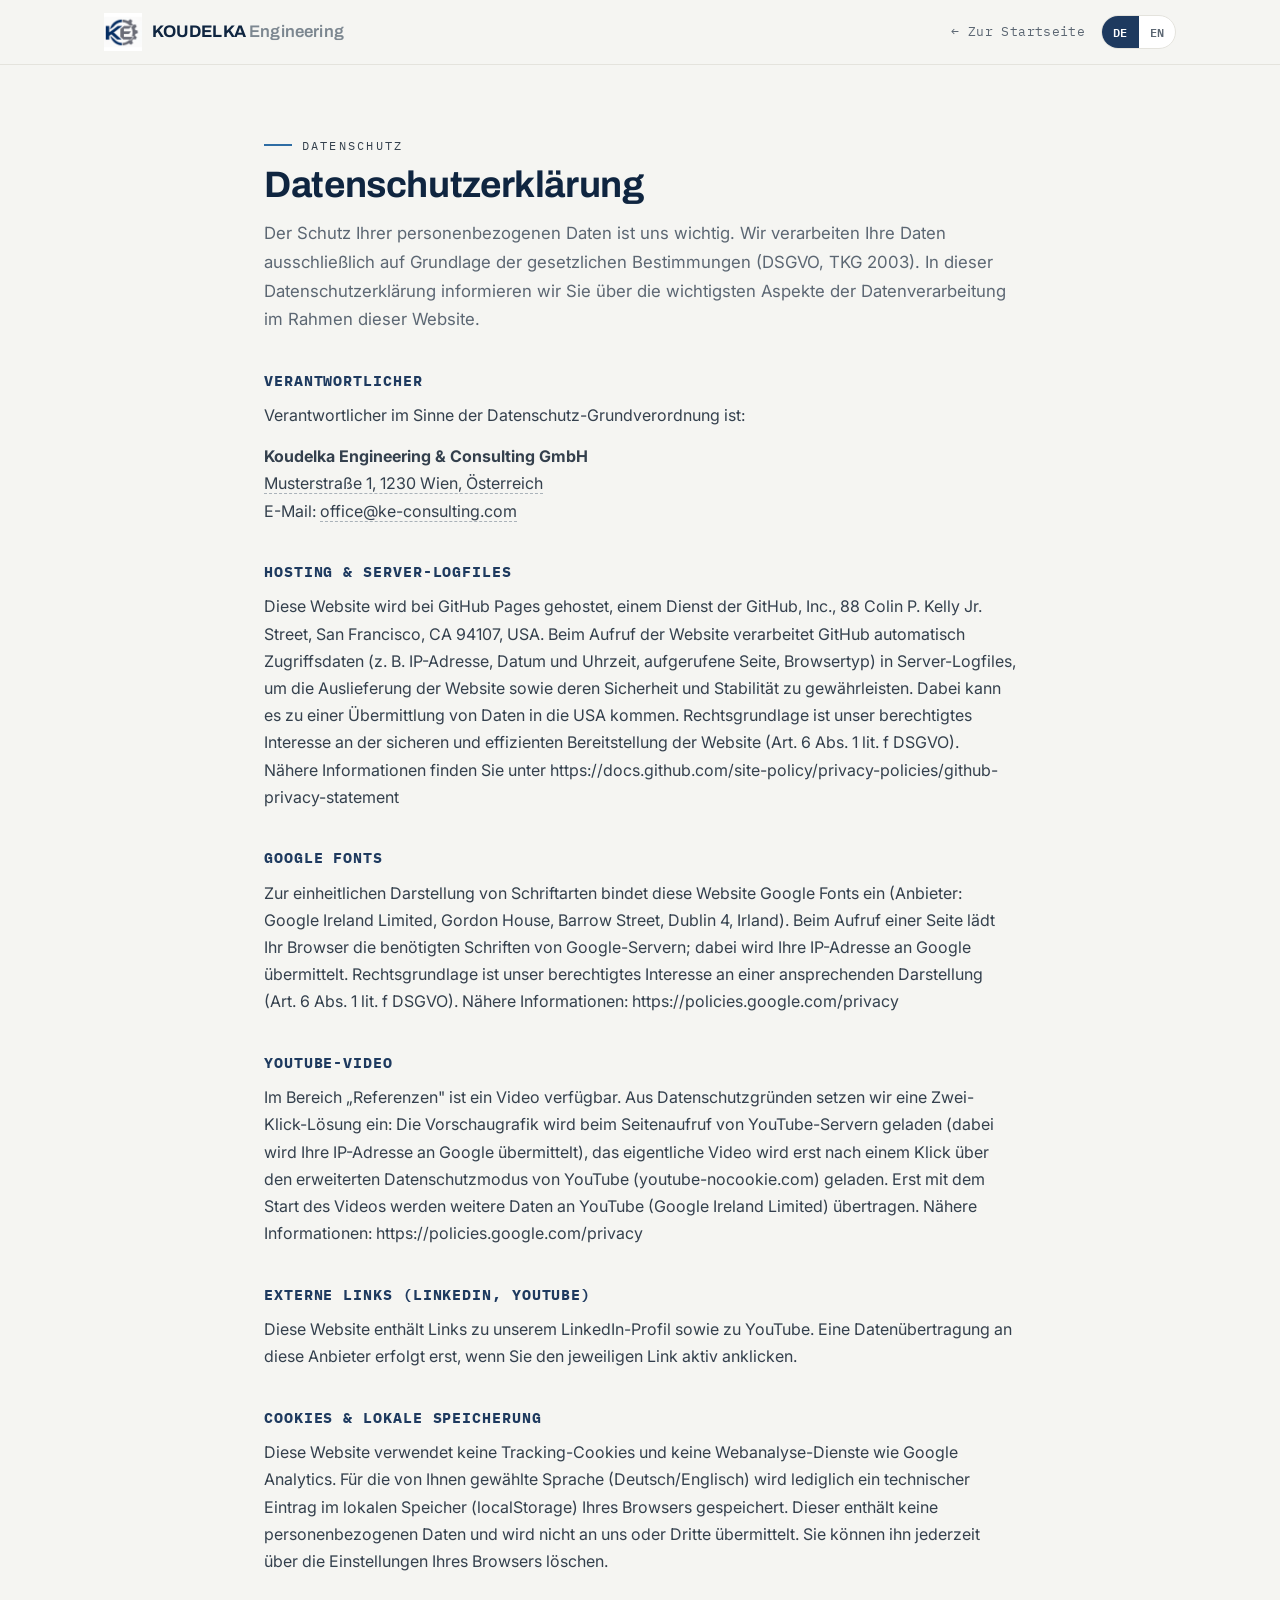
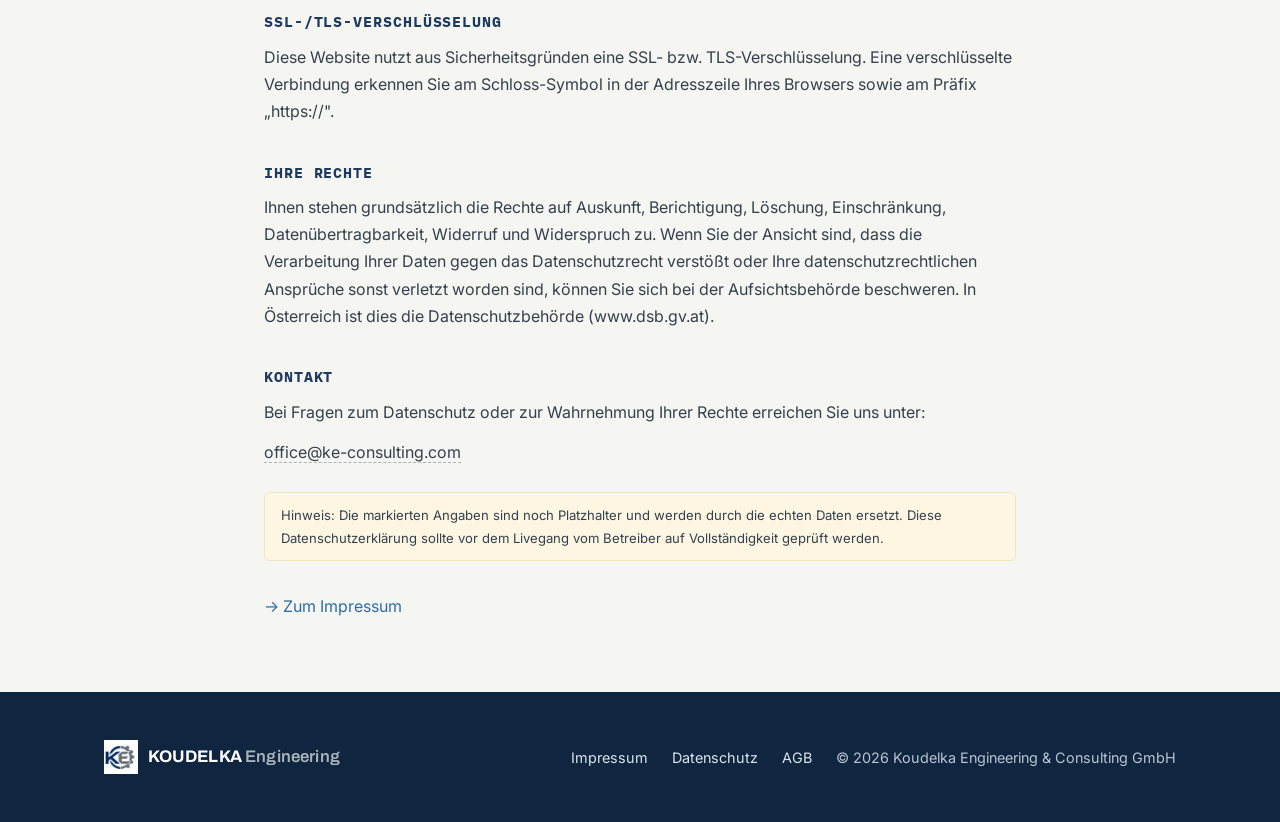
==== datenschutz.html @ e784e1ed "Add Impressum and Datenschutzerklärung pages - New impressum.html and datenschutz.html (DE/EN, site " ====
<!doctype html>
<html lang="de">
  <head>
    <meta charset="UTF-8" />
    <meta name="viewport" content="width=device-width, initial-scale=1.0" />
    <title>Datenschutzerklärung — Koudelka Engineering & Consulting</title>
    <meta
      name="description"
      data-en="Privacy policy — Koudelka Engineering & Consulting GmbH."
      content="Datenschutzerklärung — Koudelka Engineering & Consulting GmbH."
    />
    <link rel="icon" type="image/png" sizes="32x32" href="assets/img/favicon-32.png" />
    <link rel="icon" type="image/png" sizes="16x16" href="assets/img/favicon-16.png" />
    <link rel="apple-touch-icon" sizes="180x180" href="assets/img/apple-touch-icon.png" />
    <link rel="preconnect" href="https://fonts.googleapis.com" />
    <link rel="preconnect" href="https://fonts.gstatic.com" crossorigin />
    <link
      href="https://fonts.googleapis.com/css2?family=Archivo:wght@600;700;800&family=IBM+Plex+Mono:wght@500;600&family=Inter:wght@400;500;600&display=swap"
      rel="stylesheet"
    />
    <link rel="stylesheet" href="styles.css?v=11" />
  </head>
  <body class="legal-page">
    <header class="legal-topbar">
      <div class="container">
        <a class="brand" href="index.html">
          <img src="assets/img/logo-mark.png" alt="Koudelka Engineering & Consulting" />
          <span class="brand-text">KOUDELKA <span>Engineering</span></span>
        </a>
        <div class="nav-ctrl">
          <a class="legal-back" href="index.html" data-en="← Back to home">← Zur Startseite</a>
          <div class="lang-toggle" role="group" aria-label="Sprache / Language">
            <button data-lang-btn="de" aria-pressed="true">DE</button>
            <button data-lang-btn="en" aria-pressed="false">EN</button>
          </div>
        </div>
      </div>
    </header>

    <main class="legal">
      <div class="container">
        <p class="eyebrow" data-en="Privacy">Datenschutz</p>
        <h1 data-en="Privacy policy">Datenschutzerklärung</h1>
        <p class="lead" data-en="The protection of your personal data is important to us. We process your data exclusively on the basis of the statutory provisions (GDPR, Austrian TKG 2003). Below we inform you about the most important aspects of data processing on this website.">
          Der Schutz Ihrer personenbezogenen Daten ist uns wichtig. Wir verarbeiten
          Ihre Daten ausschließlich auf Grundlage der gesetzlichen Bestimmungen (DSGVO,
          TKG 2003). In dieser Datenschutzerklärung informieren wir Sie über die
          wichtigsten Aspekte der Datenverarbeitung im Rahmen dieser Website.
        </p>

        <h2 data-en="Controller">Verantwortlicher</h2>
        <p data-en="The controller responsible for data processing under the GDPR is:">
          Verantwortlicher im Sinne der Datenschutz-Grundverordnung ist:
        </p>
        <p>
          <strong>Koudelka Engineering & Consulting GmbH</strong><br />
          <span class="placeholder" title="Platzhalter / placeholder">Musterstraße 1, 1230 Wien, Österreich</span><br />
          E-Mail: <span class="placeholder" title="Platzhalter / placeholder">office@ke-consulting.com</span>
        </p>

        <h2 data-en="Hosting &amp; server log files">Hosting & Server-Logfiles</h2>
        <p data-en="This website is hosted on GitHub Pages, a service of GitHub, Inc., 88 Colin P. Kelly Jr. Street, San Francisco, CA 94107, USA. When you access the website, GitHub automatically processes access data (e.g. IP address, date and time, the page requested, browser type) in server log files in order to deliver the website and ensure its security and stability. This may involve a transfer of data to the USA. The legal basis is our legitimate interest in the secure and efficient provision of the website (Art. 6 (1) (f) GDPR). Further information: https://docs.github.com/site-policy/privacy-policies/github-privacy-statement">
          Diese Website wird bei GitHub Pages gehostet, einem Dienst der GitHub, Inc.,
          88 Colin P. Kelly Jr. Street, San Francisco, CA 94107, USA. Beim Aufruf der
          Website verarbeitet GitHub automatisch Zugriffsdaten (z. B. IP-Adresse, Datum
          und Uhrzeit, aufgerufene Seite, Browsertyp) in Server-Logfiles, um die
          Auslieferung der Website sowie deren Sicherheit und Stabilität zu
          gewährleisten. Dabei kann es zu einer Übermittlung von Daten in die USA
          kommen. Rechtsgrundlage ist unser berechtigtes Interesse an der sicheren und
          effizienten Bereitstellung der Website (Art. 6 Abs. 1 lit. f DSGVO). Nähere
          Informationen finden Sie unter
          https://docs.github.com/site-policy/privacy-policies/github-privacy-statement
        </p>

        <h2 data-en="Google Fonts">Google Fonts</h2>
        <p data-en="To display fonts consistently, this website uses Google Fonts (provider: Google Ireland Limited, Gordon House, Barrow Street, Dublin 4, Ireland). When a page is loaded, your browser loads the required fonts from Google servers, and your IP address is transmitted to Google in the process. The legal basis is our legitimate interest in an appealing presentation (Art. 6 (1) (f) GDPR). Further information: https://policies.google.com/privacy">
          Zur einheitlichen Darstellung von Schriftarten bindet diese Website Google
          Fonts ein (Anbieter: Google Ireland Limited, Gordon House, Barrow Street,
          Dublin 4, Irland). Beim Aufruf einer Seite lädt Ihr Browser die benötigten
          Schriften von Google-Servern; dabei wird Ihre IP-Adresse an Google
          übermittelt. Rechtsgrundlage ist unser berechtigtes Interesse an einer
          ansprechenden Darstellung (Art. 6 Abs. 1 lit. f DSGVO). Nähere Informationen:
          https://policies.google.com/privacy
        </p>

        <h2 data-en="YouTube video">YouTube-Video</h2>
        <p data-en="On the &quot;References&quot; section a video is available. For data-protection reasons we use a two-click solution: the preview image is loaded from YouTube servers when the page is opened (your IP address is transmitted to Google in the process), while the actual video is only loaded after you click on it, via YouTube's enhanced privacy mode (youtube-nocookie.com). Only when you start the video is further data transmitted to YouTube (Google Ireland Limited). Further information: https://policies.google.com/privacy">
          Im Bereich „Referenzen" ist ein Video verfügbar. Aus Datenschutzgründen setzen
          wir eine Zwei-Klick-Lösung ein: Die Vorschaugrafik wird beim Seitenaufruf von
          YouTube-Servern geladen (dabei wird Ihre IP-Adresse an Google übermittelt),
          das eigentliche Video wird erst nach einem Klick über den erweiterten
          Datenschutzmodus von YouTube (youtube-nocookie.com) geladen. Erst mit dem
          Start des Videos werden weitere Daten an YouTube (Google Ireland Limited)
          übertragen. Nähere Informationen: https://policies.google.com/privacy
        </p>

        <h2 data-en="External links (LinkedIn, YouTube)">Externe Links (LinkedIn, YouTube)</h2>
        <p data-en="This website contains links to our LinkedIn profile and to YouTube. Data is only transmitted to these providers once you actively click the respective link.">
          Diese Website enthält Links zu unserem LinkedIn-Profil sowie zu YouTube. Eine
          Datenübertragung an diese Anbieter erfolgt erst, wenn Sie den jeweiligen Link
          aktiv anklicken.
        </p>

        <h2 data-en="Cookies &amp; local storage">Cookies & lokale Speicherung</h2>
        <p data-en="This website does not use any tracking cookies and no web-analytics services such as Google Analytics. For the language you select (German/English) only a technical entry is stored in your browser's local storage (localStorage). It contains no personal data and is not transmitted to us or to third parties. You can delete it at any time via your browser settings.">
          Diese Website verwendet keine Tracking-Cookies und keine Webanalyse-Dienste
          wie Google Analytics. Für die von Ihnen gewählte Sprache (Deutsch/Englisch)
          wird lediglich ein technischer Eintrag im lokalen Speicher (localStorage)
          Ihres Browsers gespeichert. Dieser enthält keine personenbezogenen Daten und
          wird nicht an uns oder Dritte übermittelt. Sie können ihn jederzeit über die
          Einstellungen Ihres Browsers löschen.
        </p>

        <h2 data-en="SSL/TLS encryption">SSL-/TLS-Verschlüsselung</h2>
        <p data-en="For security reasons this website uses SSL/TLS encryption. You can recognise an encrypted connection by the lock symbol in your browser's address bar and by the &quot;https://&quot; prefix.">
          Diese Website nutzt aus Sicherheitsgründen eine SSL- bzw.
          TLS-Verschlüsselung. Eine verschlüsselte Verbindung erkennen Sie am
          Schloss-Symbol in der Adresszeile Ihres Browsers sowie am Präfix „https://".
        </p>

        <h2 data-en="Your rights">Ihre Rechte</h2>
        <p data-en="You generally have the right to information, correction, deletion, restriction, data portability, revocation and objection with regard to your personal data. If you believe that the processing of your data violates data protection law or that your data protection rights have otherwise been infringed, you can lodge a complaint with the supervisory authority. In Austria this is the Data Protection Authority (Datenschutzbehörde, www.dsb.gv.at).">
          Ihnen stehen grundsätzlich die Rechte auf Auskunft, Berichtigung, Löschung,
          Einschränkung, Datenübertragbarkeit, Widerruf und Widerspruch zu. Wenn Sie der
          Ansicht sind, dass die Verarbeitung Ihrer Daten gegen das Datenschutzrecht
          verstößt oder Ihre datenschutzrechtlichen Ansprüche sonst verletzt worden
          sind, können Sie sich bei der Aufsichtsbehörde beschweren. In Österreich ist
          dies die Datenschutzbehörde (www.dsb.gv.at).
        </p>

        <h2 data-en="Contact">Kontakt</h2>
        <p data-en="If you have any questions about data protection or wish to exercise your rights, you can reach us at:">
          Bei Fragen zum Datenschutz oder zur Wahrnehmung Ihrer Rechte erreichen Sie uns
          unter:
        </p>
        <p>
          <span class="placeholder" title="Platzhalter / placeholder">office@ke-consulting.com</span>
        </p>

        <p class="placeholder-note" data-en="Note: the marked details are placeholders and will be replaced with the real data. This privacy policy should be checked for completeness by the operator before going live.">
          Hinweis: Die markierten Angaben sind noch Platzhalter und werden durch die
          echten Daten ersetzt. Diese Datenschutzerklärung sollte vor dem Livegang vom
          Betreiber auf Vollständigkeit geprüft werden.
        </p>

        <p style="margin-top: 2rem">
          <a href="impressum.html" data-en="→ Legal notice">→ Zum Impressum</a>
        </p>
      </div>
    </main>

    <footer class="site-footer">
      <div class="container">
        <a class="brand" href="index.html" style="color: #fff">
          <img src="assets/img/logo-mark.png" alt="" style="height: 34px; width: 34px" />
          <span class="brand-text" style="color: #fff">KOUDELKA <span style="color: var(--steel-300)">Engineering</span></span>
        </a>
        <div class="footer-legal">
          <a href="impressum.html" data-en="Legal notice">Impressum</a>
          <a href="datenschutz.html" data-en="Privacy policy">Datenschutz</a>
          <a href="assets/AGB.pdf" target="_blank" rel="noopener">AGB</a>
          <span data-en="© 2026 Koudelka Engineering & Consulting GmbH">© 2026 Koudelka Engineering & Consulting GmbH</span>
        </div>
      </div>
    </footer>

    <script src="app.js?v=3"></script>
  </body>
</html>
---- styles.css ----
/* Koudelka Engineering & Consulting — portfolio
   Clean corporate: navy + steel on off-white, technical mono accents. */

:root {
  --navy: #1e3a5f;
  --navy-700: #16304f;
  --navy-900: #0f2540;
  --steel: #7c8790;
  --steel-300: #aab2b9;
  --bg: #f5f5f2;
  --surface: #ffffff;
  --ink: #1a2432;
  --muted: #5c6773;
  --line: #e4e3dd;
  --accent: #2e6da4;
  --maxw: 1120px;
  --radius: 6px;
  --shadow: 0 10px 30px -14px rgba(15, 37, 64, 0.28);
}

* { box-sizing: border-box; margin: 0; padding: 0; }

html { scroll-behavior: smooth; }

body {
  font-family: "Inter", system-ui, -apple-system, sans-serif;
  background: var(--bg);
  color: var(--ink);
  line-height: 1.6;
  -webkit-font-smoothing: antialiased;
}

h1, h2, h3, h4 {
  font-family: "Archivo", "Inter", sans-serif;
  line-height: 1.1;
  letter-spacing: -0.01em;
  color: var(--navy-900);
  font-weight: 700;
}

a { color: var(--accent); text-decoration: none; }
a:hover { text-decoration: underline; }
img { max-width: 100%; display: block; }

.container { max-width: var(--maxw); margin: 0 auto; padding: 0 1.5rem; }

section { padding: 5.5rem 0; }
section:nth-child(even) { background: var(--surface); }

/* Eyebrow / section labels — technical spec-sheet feel */
.eyebrow {
  font-family: "IBM Plex Mono", monospace;
  font-size: 0.78rem;
  letter-spacing: 0.18em;
  text-transform: uppercase;
  color: var(--steel);
  display: flex;
  align-items: center;
  gap: 0.6rem;
}
.eyebrow::before {
  content: "";
  width: 1.75rem;
  height: 2px;
  background: var(--accent);
  display: inline-block;
}
.section-title { font-size: clamp(1.8rem, 3.4vw, 2.5rem); margin: 0.9rem 0 0; }
.section-intro { color: var(--muted); max-width: 46rem; margin-top: 1rem; font-size: 1.05rem; }

/* ---------- Header ---------- */
.site-header {
  position: sticky; top: 0; z-index: 50;
  background: rgba(245, 245, 242, 0.9);
  backdrop-filter: blur(8px);
  border-bottom: 1px solid var(--line);
}
.nav { display: flex; align-items: center; justify-content: space-between; height: 68px; }
.brand { display: flex; align-items: center; gap: 0.6rem; }
.brand img { height: 38px; width: 38px; object-fit: contain; }
.brand-text { font-family: "Archivo", sans-serif; font-weight: 700; color: var(--navy-900); font-size: 1.05rem; letter-spacing: 0.01em; }
.brand-text span { color: var(--steel); font-weight: 600; }
.nav-ctrl { display: flex; align-items: center; gap: 1rem; }
.brand-banner { display: none; }
.nav-links { display: flex; align-items: center; gap: 2rem; }
.nav-links a { color: var(--ink); font-weight: 500; font-size: 0.95rem; }
.nav-links a:hover { color: var(--accent); text-decoration: none; }

.lang-toggle { display: inline-flex; border: 1px solid var(--line); border-radius: 999px; overflow: hidden; background: var(--surface); }
.lang-toggle button {
  font-family: "IBM Plex Mono", monospace;
  font-size: 0.78rem; font-weight: 600;
  padding: 0.35rem 0.7rem; border: 0; background: transparent; color: var(--muted); cursor: pointer;
}
.lang-toggle button[aria-pressed="true"] { background: var(--navy); color: #fff; }

.nav-toggle { display: none; background: none; border: 0; cursor: pointer; color: var(--navy-900); }

.header-socials { display: flex; align-items: center; gap: 0.45rem; }
.header-socials a {
  display: grid; place-items: center;
  width: 1.7rem; height: 1.7rem; border-radius: 999px;
  background: var(--navy); color: #fff; transition: background 0.15s;
}
.header-socials a:hover { background: var(--navy-700); text-decoration: none; }
/* optically balance the two marks (the LinkedIn "in" reads heavier) */
.header-socials svg { width: 0.92rem; height: 0.92rem; }
.header-socials a[aria-label="LinkedIn"] svg { width: 0.8rem; height: 0.8rem; }

/* ---------- Buttons ---------- */
.btn {
  display: inline-flex; align-items: center; gap: 0.5rem;
  font-weight: 600; font-size: 0.95rem;
  padding: 0.7rem 1.3rem; border-radius: 999px;
  border: 1px solid transparent; cursor: pointer; transition: all 0.15s;
}
.btn:hover { text-decoration: none; }
.btn-primary { background: var(--navy); color: #fff; }
.btn-primary:hover { background: var(--navy-700); }
.btn-ghost { background: transparent; color: var(--navy-900); border-color: var(--steel-300); }
.btn-ghost:hover { border-color: var(--navy); }

/* ---------- Hero ---------- */
.hero { padding: 4.5rem 0 5rem; }
.hero .container { display: grid; grid-template-columns: 1.05fr 0.95fr; gap: 3.5rem; align-items: center; }
.hero-name { font-family: "IBM Plex Mono", monospace; color: var(--accent); letter-spacing: 0.16em; text-transform: uppercase; font-size: 0.82rem; }
.hero h1 { font-size: clamp(2.2rem, 5vw, 3.4rem); margin-top: 1rem; }
.hero-tagline {
  font-family: "Archivo", sans-serif; font-style: italic; font-weight: 600;
  color: var(--navy); font-size: clamp(1.1rem, 2vw, 1.35rem);
  margin-top: 1.5rem; padding-left: 1rem; border-left: 3px solid var(--accent);
}
.hero-sub { color: var(--muted); font-size: 1.08rem; margin-top: 1.5rem; max-width: 34rem; }
.hero-cta { display: flex; flex-wrap: wrap; gap: 0.9rem; margin-top: 2rem; }

.hero-banner {
  grid-column: 1 / -1; order: -2;
  width: 100%; border-radius: var(--radius);
  border: 1px solid var(--line); box-shadow: var(--shadow);
}
.hero-figure { position: relative; }
.hero-figure img { border-radius: var(--radius); box-shadow: var(--shadow); border: 1px solid var(--line); }
.hero-figure .caption {
  position: absolute; left: 1rem; bottom: 1rem;
  background: rgba(15, 37, 64, 0.9); color: #fff;
  font-family: "IBM Plex Mono", monospace; font-size: 0.72rem; letter-spacing: 0.06em;
  padding: 0.4rem 0.75rem; border-radius: 4px;
}

/* ---------- Stats ---------- */
.stats { border-top: 1px solid var(--line); border-bottom: 1px solid var(--line); background: var(--surface); }
.stats .container { display: grid; grid-template-columns: repeat(4, 1fr); gap: 1.5rem; padding-top: 2.5rem; padding-bottom: 2.5rem; }
.stat { text-align: center; }
.stat .num { font-family: "Archivo", sans-serif; font-weight: 800; font-size: clamp(1.8rem, 3vw, 2.4rem); color: var(--navy); }
.stat .label { font-family: "IBM Plex Mono", monospace; font-size: 0.75rem; text-transform: uppercase; letter-spacing: 0.1em; color: var(--muted); margin-top: 0.3rem; }

/* ---------- About ---------- */
.about-grid { display: grid; grid-template-columns: 1.4fr 1fr; gap: 3rem; margin-top: 2.5rem; align-items: start; }
.about-text p { margin-top: 1.1rem; color: #34404d; }
.about-text p:first-child { margin-top: 0; }
.about-photo { float: left; width: 190px; margin: 1.4rem 1.6rem 0.8rem 0; }
.about-photo img { border-radius: var(--radius); border: 1px solid var(--line); box-shadow: var(--shadow); }
.about-photo figcaption {
  font-family: "IBM Plex Mono", monospace; font-size: 0.72rem;
  text-transform: uppercase; letter-spacing: 0.08em; color: var(--steel);
  margin-top: 0.55rem; text-align: center;
}
.skills-card { background: var(--bg); border: 1px solid var(--line); border-radius: var(--radius); padding: 1.6rem; position: sticky; top: 90px; }
.skills-card h3 { font-size: 1.05rem; font-family: "IBM Plex Mono", monospace; text-transform: uppercase; letter-spacing: 0.08em; color: var(--navy); }
.skills-card ul { list-style: none; margin-top: 1rem; }
.skills-card li { padding: 0.55rem 0 0.55rem 1.5rem; position: relative; border-top: 1px solid var(--line); color: var(--muted); font-size: 0.95rem; }
.skills-card li:first-of-type { border-top: 0; }
.skills-card li::before { content: "▪"; color: var(--accent); position: absolute; left: 0; }

/* ---------- Clients ---------- */
.clients { text-align: center; }
.client-list { display: flex; flex-wrap: wrap; justify-content: center; gap: 0.8rem; margin-top: 2rem; }
.client-list span {
  font-family: "Archivo", sans-serif; font-weight: 700; letter-spacing: 0.02em;
  color: var(--navy-900); background: var(--surface);
  border: 1px solid var(--line); border-radius: 999px;
  padding: 0.6rem 1.3rem; font-size: 1rem;
}

/* ---------- Services ---------- */
.services-grid { display: grid; grid-template-columns: repeat(3, 1fr); gap: 1.25rem; margin-top: 2.5rem; }
.service {
  background: var(--surface); border: 1px solid var(--line); border-radius: var(--radius);
  padding: 1.5rem; transition: border-color 0.15s, transform 0.15s;
}
.service:hover { border-color: var(--navy); transform: translateY(-3px); }
.service .no { font-family: "IBM Plex Mono", monospace; color: var(--steel-300); font-size: 0.85rem; font-weight: 600; }
.service h3 { font-size: 1.15rem; margin-top: 0.5rem; }
.service p { color: var(--muted); font-size: 0.92rem; margin-top: 0.5rem; }

/* ---------- References ---------- */
.video-wrap { margin-top: 2.5rem; border-radius: var(--radius); overflow: hidden; box-shadow: var(--shadow); border: 1px solid var(--line); aspect-ratio: 16/9; background: #000; }
.video-wrap iframe { width: 100%; height: 100%; border: 0; display: block; }
.video-facade { position: relative; width: 100%; height: 100%; padding: 0; border: 0; background: #000; cursor: pointer; display: block; }
.video-facade img { width: 100%; height: 100%; object-fit: cover; opacity: 0.82; transition: opacity 0.2s; }
.video-facade:hover img { opacity: 1; }
.play-btn {
  position: absolute; inset: 0; margin: auto; width: 76px; height: 76px;
  display: grid; place-items: center; border-radius: 999px;
  background: rgba(30, 58, 95, 0.92); box-shadow: 0 8px 24px rgba(0, 0, 0, 0.4);
  transition: background 0.15s, transform 0.15s;
}
.video-facade:hover .play-btn { background: var(--accent); transform: scale(1.06); }
.play-btn svg { width: 30px; height: 30px; fill: #fff; margin-left: 4px; }
.video-note { margin-top: 0.8rem; font-size: 0.9rem; }
.gallery { display: grid; grid-template-columns: repeat(3, 1fr); gap: 1.25rem; margin-top: 2rem; }
.gallery figure {
  position: relative; overflow: hidden; border-radius: var(--radius);
  border: 1px solid var(--line); background: var(--surface); cursor: zoom-in;
}
.gallery img { aspect-ratio: 3/2; object-fit: cover; transition: transform 0.35s; }
.gallery figure:hover img { transform: scale(1.05); }
.gallery figcaption {
  position: absolute; left: 0; right: 0; bottom: 0;
  padding: 1.5rem 1rem 0.8rem; color: #fff; font-weight: 600; font-size: 0.95rem;
  background: linear-gradient(transparent, rgba(15, 37, 64, 0.85));
}

/* ---------- Lightbox ---------- */
.lightbox {
  position: fixed; inset: 0; z-index: 100; display: none;
  background: rgba(10, 20, 34, 0.92); align-items: center; justify-content: center; padding: 2rem;
}
.lightbox.open { display: flex; }
.lightbox img { max-width: 92vw; max-height: 82vh; border-radius: var(--radius); }
.lightbox .lb-caption { position: absolute; bottom: 1.5rem; left: 0; right: 0; text-align: center; color: #fff; font-family: "IBM Plex Mono", monospace; font-size: 0.85rem; }
.lightbox .lb-close { position: absolute; top: 1.2rem; right: 1.5rem; background: none; border: 0; color: #fff; font-size: 2.2rem; cursor: pointer; line-height: 1; }

/* ---------- Contact ---------- */
.contact-grid { display: grid; grid-template-columns: 1fr 1fr; gap: 3rem; margin-top: 2.5rem; }
.contact-list { list-style: none; }
.contact-list li { display: flex; gap: 1rem; padding: 0.9rem 0; border-top: 1px solid var(--line); }
.contact-list li:first-child { border-top: 0; }
.contact-list .k { font-family: "IBM Plex Mono", monospace; font-size: 0.72rem; text-transform: uppercase; letter-spacing: 0.08em; color: var(--steel); min-width: 6.5rem; padding-top: 0.15rem; }
.contact-list .v { color: var(--ink); font-weight: 500; }
.placeholder { border-bottom: 1px dashed var(--steel-300); cursor: help; }
.placeholder-note {
  font-size: 0.82rem; color: #8a6d3b; background: #fdf6e3; border: 1px solid #efe3c0;
  border-radius: var(--radius); padding: 0.7rem 1rem; margin-top: 1.5rem;
}
.contact-panel { background: var(--navy); color: #fff; border-radius: var(--radius); padding: 2rem; }
.contact-panel h3 { color: #fff; font-size: 1.4rem; }
.contact-panel p { color: #c7d4e2; margin-top: 0.7rem; }
.contact-panel .btn-primary { background: #fff; color: var(--navy); margin-top: 1.5rem; }
.contact-panel .btn-primary:hover { background: #e8eef4; }
.contact-panel .socials { display: flex; gap: 1rem; margin-top: 1.2rem; }
.contact-panel .socials a { color: #fff; font-weight: 600; text-decoration: underline; }

/* ---------- Footer ---------- */
.site-footer { background: var(--navy-900); color: #b9c4d1; padding: 3rem 0; }
.site-footer .container { display: flex; flex-wrap: wrap; justify-content: space-between; gap: 1.5rem; align-items: center; }
.site-footer a { color: #dbe4ee; }
.footer-legal { display: flex; flex-wrap: wrap; gap: 1.5rem; font-size: 0.9rem; align-items: center; }

/* ---------- Legal pages (Impressum / Datenschutz) ---------- */
.legal-topbar {
  position: sticky; top: 0; z-index: 50;
  background: rgba(245, 245, 242, 0.92); backdrop-filter: blur(8px);
  border-bottom: 1px solid var(--line);
}
.legal-topbar .container { display: flex; align-items: center; justify-content: space-between; gap: 1rem; height: 64px; }
.legal-page .brand { display: flex; }
.legal-back { font-family: "IBM Plex Mono", monospace; font-size: 0.8rem; letter-spacing: 0.03em; color: var(--muted); white-space: nowrap; }
.legal-back:hover { color: var(--accent); text-decoration: none; }
.legal-topbar .nav-ctrl { position: static; }

.legal { padding: 3.5rem 0 4.5rem; }
.legal .container { max-width: 800px; }
.legal h1 { font-size: clamp(1.7rem, 4vw, 2.3rem); margin-top: 0.6rem; }
.legal h2 {
  font-family: "IBM Plex Mono", monospace; font-size: 0.95rem;
  text-transform: uppercase; letter-spacing: 0.06em; color: var(--navy);
  margin-top: 2.4rem;
}
.legal p, .legal li { color: #34404d; margin-top: 0.85rem; line-height: 1.7; }
.legal ul { margin-top: 0.85rem; padding-left: 1.2rem; }
.legal li { margin-top: 0.35rem; }
.legal address { font-style: normal; }
.legal .lead { font-size: 1.05rem; color: var(--muted); }
.legal .placeholder-note { margin-top: 1.6rem; }

/* ---------- Responsive ---------- */
@media (max-width: 860px) {
  .hero { padding-top: 2.25rem; }
  .hero .container, .about-grid, .contact-grid { grid-template-columns: 1fr; }
  .hero-figure { order: -1; }
  .stats .container { grid-template-columns: repeat(2, 1fr); }
  .services-grid, .gallery { grid-template-columns: repeat(2, 1fr); }
  .skills-card { position: static; }

  /* Mobile: the banner IS the header (full-bleed, controls overlaid) */
  .site-header { position: relative; }
  .nav { display: block; position: relative; height: auto; padding: 0; max-width: none; }
  .brand { display: none; }
  .brand-banner { display: block; }
  .brand-banner img { width: 100%; display: block; }
  .hero-banner { display: none; }
  .nav-ctrl {
    position: absolute; bottom: 0.55rem; right: 0.55rem; left: auto; top: auto; z-index: 60;
    gap: 0.4rem; align-items: center; flex-wrap: wrap; justify-content: flex-end;
  }
  /* socials sit on their own row above the DE/EN + menu row */
  .header-socials { order: -1; flex-basis: 100%; justify-content: flex-end; }
  /* light chips (navy glyph) so they read on the dark banner, like the other controls */
  .header-socials a {
    background: rgba(245, 245, 242, 0.92); backdrop-filter: blur(6px);
    color: var(--navy); box-shadow: 0 2px 8px rgba(15, 37, 64, 0.25);
  }
  .header-socials a:hover { background: #fff; }
  /* DE/EN keeps its own blue/white toggle; only the menu button gets a chip */
  .nav-ctrl .nav-toggle {
    display: grid; place-items: center;
    width: 2.15rem; height: 2.15rem; padding: 0;
    background: rgba(245, 245, 242, 0.92); backdrop-filter: blur(6px);
    box-shadow: 0 2px 10px rgba(15, 37, 64, 0.3);
    border-radius: 999px; color: var(--navy-900);
  }

  .nav-links { display: none; }
  .nav-links.open {
    display: flex; position: absolute; top: 100%; left: 0; right: 0; z-index: 55;
    flex-direction: column; gap: 0; background: var(--surface); border-bottom: 1px solid var(--line); padding: 0.5rem 1.5rem 1rem;
  }
  .nav-links.open a { padding: 0.7rem 0; border-top: 1px solid var(--line); }
  .nav-toggle { display: block; }
}
@media (max-width: 520px) {
  section { padding: 3.5rem 0; }
  .services-grid, .gallery, .stats .container { grid-template-columns: 1fr; }
  .about-photo { float: none; width: 62%; max-width: 220px; margin: 0 auto 1.5rem; }
}

@media (prefers-reduced-motion: reduce) {
  * { scroll-behavior: auto; transition: none !important; }
}
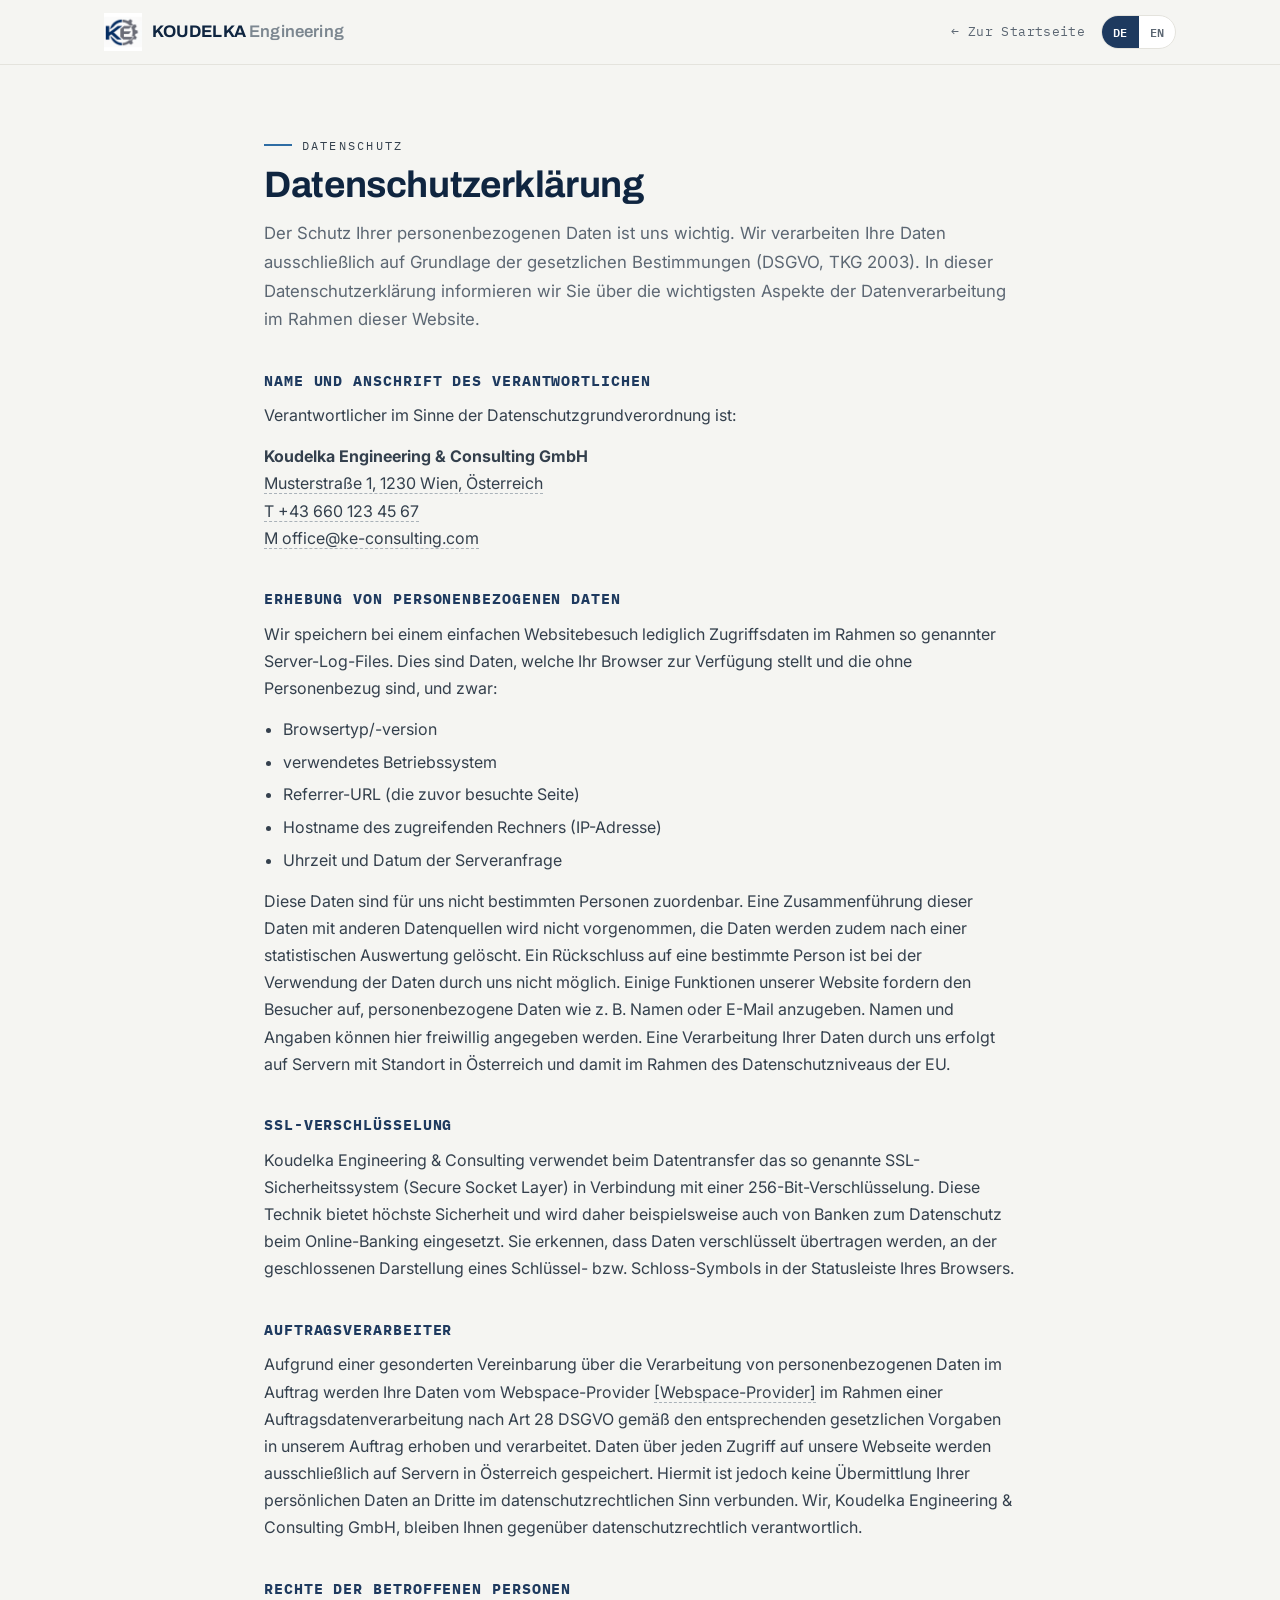
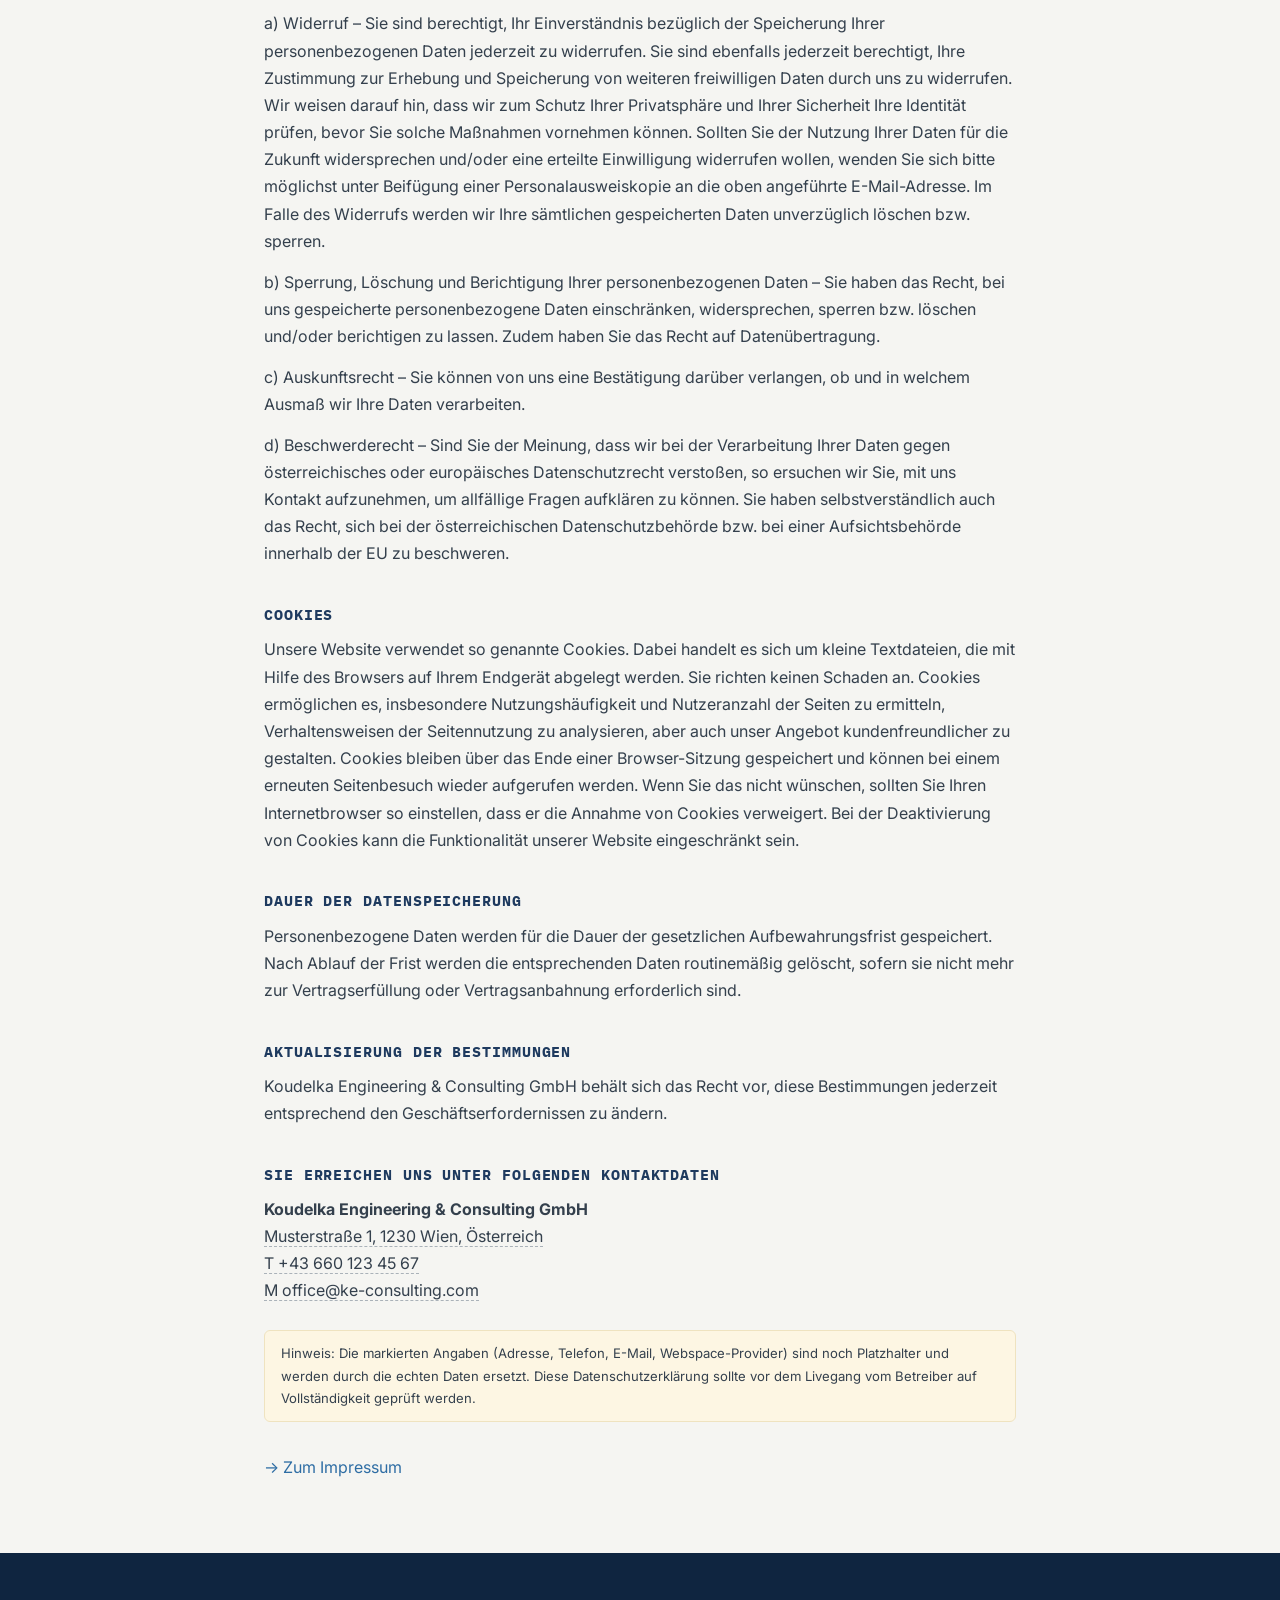
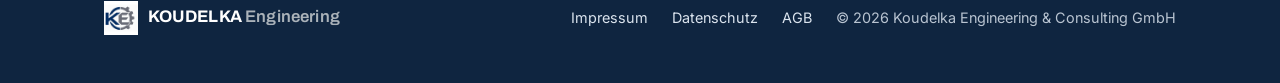
==== commit b0267928: "Datenschutz: revert to Austrian-hosting framing per Nomotec structure - Replace GitHub-hosting secti" ====
--- a/datenschutz.html
+++ b/datenschutz.html
@@ -48,99 +48,140 @@
           wichtigsten Aspekte der Datenverarbeitung im Rahmen dieser Website.
         </p>
 
-        <h2 data-en="Controller">Verantwortlicher</h2>
-        <p data-en="The controller responsible for data processing under the GDPR is:">
-          Verantwortlicher im Sinne der Datenschutz-Grundverordnung ist:
+        <h2 data-en="Name and address of the controller">Name und Anschrift des Verantwortlichen</h2>
+        <p data-en="The controller within the meaning of the General Data Protection Regulation is:">
+          Verantwortlicher im Sinne der Datenschutzgrundverordnung ist:
         </p>
         <p>
           <strong>Koudelka Engineering & Consulting GmbH</strong><br />
           <span class="placeholder" title="Platzhalter / placeholder">Musterstraße 1, 1230 Wien, Österreich</span><br />
-          E-Mail: <span class="placeholder" title="Platzhalter / placeholder">office@ke-consulting.com</span>
-        </p>
-
-        <h2 data-en="Hosting &amp; server log files">Hosting & Server-Logfiles</h2>
-        <p data-en="This website is hosted on GitHub Pages, a service of GitHub, Inc., 88 Colin P. Kelly Jr. Street, San Francisco, CA 94107, USA. When you access the website, GitHub automatically processes access data (e.g. IP address, date and time, the page requested, browser type) in server log files in order to deliver the website and ensure its security and stability. This may involve a transfer of data to the USA. The legal basis is our legitimate interest in the secure and efficient provision of the website (Art. 6 (1) (f) GDPR). Further information: https://docs.github.com/site-policy/privacy-policies/github-privacy-statement">
-          Diese Website wird bei GitHub Pages gehostet, einem Dienst der GitHub, Inc.,
-          88 Colin P. Kelly Jr. Street, San Francisco, CA 94107, USA. Beim Aufruf der
-          Website verarbeitet GitHub automatisch Zugriffsdaten (z. B. IP-Adresse, Datum
-          und Uhrzeit, aufgerufene Seite, Browsertyp) in Server-Logfiles, um die
-          Auslieferung der Website sowie deren Sicherheit und Stabilität zu
-          gewährleisten. Dabei kann es zu einer Übermittlung von Daten in die USA
-          kommen. Rechtsgrundlage ist unser berechtigtes Interesse an der sicheren und
-          effizienten Bereitstellung der Website (Art. 6 Abs. 1 lit. f DSGVO). Nähere
-          Informationen finden Sie unter
-          https://docs.github.com/site-policy/privacy-policies/github-privacy-statement
-        </p>
-
-        <h2 data-en="Google Fonts">Google Fonts</h2>
-        <p data-en="To display fonts consistently, this website uses Google Fonts (provider: Google Ireland Limited, Gordon House, Barrow Street, Dublin 4, Ireland). When a page is loaded, your browser loads the required fonts from Google servers, and your IP address is transmitted to Google in the process. The legal basis is our legitimate interest in an appealing presentation (Art. 6 (1) (f) GDPR). Further information: https://policies.google.com/privacy">
-          Zur einheitlichen Darstellung von Schriftarten bindet diese Website Google
-          Fonts ein (Anbieter: Google Ireland Limited, Gordon House, Barrow Street,
-          Dublin 4, Irland). Beim Aufruf einer Seite lädt Ihr Browser die benötigten
-          Schriften von Google-Servern; dabei wird Ihre IP-Adresse an Google
-          übermittelt. Rechtsgrundlage ist unser berechtigtes Interesse an einer
-          ansprechenden Darstellung (Art. 6 Abs. 1 lit. f DSGVO). Nähere Informationen:
-          https://policies.google.com/privacy
-        </p>
-
-        <h2 data-en="YouTube video">YouTube-Video</h2>
-        <p data-en="On the &quot;References&quot; section a video is available. For data-protection reasons we use a two-click solution: the preview image is loaded from YouTube servers when the page is opened (your IP address is transmitted to Google in the process), while the actual video is only loaded after you click on it, via YouTube's enhanced privacy mode (youtube-nocookie.com). Only when you start the video is further data transmitted to YouTube (Google Ireland Limited). Further information: https://policies.google.com/privacy">
-          Im Bereich „Referenzen" ist ein Video verfügbar. Aus Datenschutzgründen setzen
-          wir eine Zwei-Klick-Lösung ein: Die Vorschaugrafik wird beim Seitenaufruf von
-          YouTube-Servern geladen (dabei wird Ihre IP-Adresse an Google übermittelt),
-          das eigentliche Video wird erst nach einem Klick über den erweiterten
-          Datenschutzmodus von YouTube (youtube-nocookie.com) geladen. Erst mit dem
-          Start des Videos werden weitere Daten an YouTube (Google Ireland Limited)
-          übertragen. Nähere Informationen: https://policies.google.com/privacy
-        </p>
-
-        <h2 data-en="External links (LinkedIn, YouTube)">Externe Links (LinkedIn, YouTube)</h2>
-        <p data-en="This website contains links to our LinkedIn profile and to YouTube. Data is only transmitted to these providers once you actively click the respective link.">
-          Diese Website enthält Links zu unserem LinkedIn-Profil sowie zu YouTube. Eine
-          Datenübertragung an diese Anbieter erfolgt erst, wenn Sie den jeweiligen Link
-          aktiv anklicken.
-        </p>
-
-        <h2 data-en="Cookies &amp; local storage">Cookies & lokale Speicherung</h2>
-        <p data-en="This website does not use any tracking cookies and no web-analytics services such as Google Analytics. For the language you select (German/English) only a technical entry is stored in your browser's local storage (localStorage). It contains no personal data and is not transmitted to us or to third parties. You can delete it at any time via your browser settings.">
-          Diese Website verwendet keine Tracking-Cookies und keine Webanalyse-Dienste
-          wie Google Analytics. Für die von Ihnen gewählte Sprache (Deutsch/Englisch)
-          wird lediglich ein technischer Eintrag im lokalen Speicher (localStorage)
-          Ihres Browsers gespeichert. Dieser enthält keine personenbezogenen Daten und
-          wird nicht an uns oder Dritte übermittelt. Sie können ihn jederzeit über die
-          Einstellungen Ihres Browsers löschen.
-        </p>
-
-        <h2 data-en="SSL/TLS encryption">SSL-/TLS-Verschlüsselung</h2>
-        <p data-en="For security reasons this website uses SSL/TLS encryption. You can recognise an encrypted connection by the lock symbol in your browser's address bar and by the &quot;https://&quot; prefix.">
-          Diese Website nutzt aus Sicherheitsgründen eine SSL- bzw.
-          TLS-Verschlüsselung. Eine verschlüsselte Verbindung erkennen Sie am
-          Schloss-Symbol in der Adresszeile Ihres Browsers sowie am Präfix „https://".
-        </p>
-
-        <h2 data-en="Your rights">Ihre Rechte</h2>
-        <p data-en="You generally have the right to information, correction, deletion, restriction, data portability, revocation and objection with regard to your personal data. If you believe that the processing of your data violates data protection law or that your data protection rights have otherwise been infringed, you can lodge a complaint with the supervisory authority. In Austria this is the Data Protection Authority (Datenschutzbehörde, www.dsb.gv.at).">
-          Ihnen stehen grundsätzlich die Rechte auf Auskunft, Berichtigung, Löschung,
-          Einschränkung, Datenübertragbarkeit, Widerruf und Widerspruch zu. Wenn Sie der
-          Ansicht sind, dass die Verarbeitung Ihrer Daten gegen das Datenschutzrecht
-          verstößt oder Ihre datenschutzrechtlichen Ansprüche sonst verletzt worden
-          sind, können Sie sich bei der Aufsichtsbehörde beschweren. In Österreich ist
-          dies die Datenschutzbehörde (www.dsb.gv.at).
-        </p>
-
-        <h2 data-en="Contact">Kontakt</h2>
-        <p data-en="If you have any questions about data protection or wish to exercise your rights, you can reach us at:">
-          Bei Fragen zum Datenschutz oder zur Wahrnehmung Ihrer Rechte erreichen Sie uns
-          unter:
-        </p>
+          <span class="placeholder" title="Platzhalter / placeholder">T +43 660 123 45 67</span><br />
+          <span class="placeholder" title="Platzhalter / placeholder">M office@ke-consulting.com</span>
+        </p>
+
+        <h2 data-en="Collection of personal data">Erhebung von personenbezogenen Daten</h2>
+        <p data-en="When you simply visit the website, we only store access data in so-called server log files. These are data which your browser provides and which have no personal reference, namely:">
+          Wir speichern bei einem einfachen Websitebesuch lediglich Zugriffsdaten im
+          Rahmen so genannter Server-Log-Files. Dies sind Daten, welche Ihr Browser zur
+          Verfügung stellt und die ohne Personenbezug sind, und zwar:
+        </p>
+        <ul>
+          <li data-en="browser type / version">Browsertyp/-version</li>
+          <li data-en="operating system used">verwendetes Betriebssystem</li>
+          <li data-en="referrer URL (the previously visited page)">Referrer-URL (die zuvor besuchte Seite)</li>
+          <li data-en="host name of the accessing computer (IP address)">Hostname des zugreifenden Rechners (IP-Adresse)</li>
+          <li data-en="time and date of the server request">Uhrzeit und Datum der Serveranfrage</li>
+        </ul>
+        <p data-en="These data cannot be assigned to specific persons by us. This data is not merged with other data sources; the data is also deleted after a statistical evaluation. A conclusion about a specific person is not possible for us when using the data. Some functions of our website ask the visitor to provide personal data such as name or e-mail. Names and details can be provided voluntarily here. Your data is processed on servers located in Austria and thus within the data protection level of the EU.">
+          Diese Daten sind für uns nicht bestimmten Personen zuordenbar. Eine
+          Zusammenführung dieser Daten mit anderen Datenquellen wird nicht vorgenommen,
+          die Daten werden zudem nach einer statistischen Auswertung gelöscht. Ein
+          Rückschluss auf eine bestimmte Person ist bei der Verwendung der Daten durch
+          uns nicht möglich. Einige Funktionen unserer Website fordern den Besucher auf,
+          personenbezogene Daten wie z. B. Namen oder E-Mail anzugeben. Namen und
+          Angaben können hier freiwillig angegeben werden. Eine Verarbeitung Ihrer Daten
+          durch uns erfolgt auf Servern mit Standort in Österreich und damit im Rahmen
+          des Datenschutzniveaus der EU.
+        </p>
+
+        <h2 data-en="SSL encryption">SSL-Verschlüsselung</h2>
+        <p data-en="Koudelka Engineering &amp; Consulting uses the so-called SSL security system (Secure Socket Layer) in combination with a 256-bit encryption for the data transfer. This technology offers the highest security and is therefore also used, for example, by banks for data protection in online banking. You can recognise that data is transmitted in encrypted form by the closed representation of a key or lock symbol in the status bar of your browser.">
+          Koudelka Engineering & Consulting verwendet beim Datentransfer das so genannte
+          SSL-Sicherheitssystem (Secure Socket Layer) in Verbindung mit einer
+          256-Bit-Verschlüsselung. Diese Technik bietet höchste Sicherheit und wird
+          daher beispielsweise auch von Banken zum Datenschutz beim Online-Banking
+          eingesetzt. Sie erkennen, dass Daten verschlüsselt übertragen werden, an der
+          geschlossenen Darstellung eines Schlüssel- bzw. Schloss-Symbols in der
+          Statusleiste Ihres Browsers.
+        </p>
+
+        <h2 data-en="Processor">Auftragsverarbeiter</h2>
+        <p data-en="On the basis of a separate agreement on the processing of personal data on our behalf, your data is collected and processed on our behalf by the webspace provider (see placeholder) within the scope of order processing pursuant to Art 28 GDPR in accordance with the relevant statutory requirements. Data about every access to our website is stored exclusively on servers in Austria. However, this does not involve any transfer of your personal data to third parties in the data protection sense. We, Koudelka Engineering &amp; Consulting GmbH, remain responsible to you under data protection law.">
+          Aufgrund einer gesonderten Vereinbarung über die Verarbeitung von
+          personenbezogenen Daten im Auftrag werden Ihre Daten vom Webspace-Provider
+          <span class="placeholder" title="Platzhalter / placeholder">[Webspace-Provider]</span>
+          im Rahmen einer Auftragsdatenverarbeitung nach Art 28 DSGVO gemäß den
+          entsprechenden gesetzlichen Vorgaben in unserem Auftrag erhoben und
+          verarbeitet. Daten über jeden Zugriff auf unsere Webseite werden ausschließlich
+          auf Servern in Österreich gespeichert. Hiermit ist jedoch keine Übermittlung
+          Ihrer persönlichen Daten an Dritte im datenschutzrechtlichen Sinn verbunden.
+          Wir, Koudelka Engineering & Consulting GmbH, bleiben Ihnen gegenüber
+          datenschutzrechtlich verantwortlich.
+        </p>
+
+        <h2 data-en="Rights of the data subjects">Rechte der betroffenen Personen</h2>
+        <p data-en="a) Revocation — You are entitled to revoke your consent regarding the storage of your personal data at any time. You are also entitled at any time to revoke your consent to the collection and storage of further voluntary data by us. We point out that, in order to protect your privacy and your security, we check your identity before you can carry out such measures. If you wish to object to the use of your data for the future and/or revoke consent that has been given, please contact the following address, if possible enclosing a copy of your identity card: the e-mail address stated above. In the event of revocation of the storage, processing and use of your personal data, we will delete or block all your stored data without delay.">
+          a) Widerruf – Sie sind berechtigt, Ihr Einverständnis bezüglich der Speicherung
+          Ihrer personenbezogenen Daten jederzeit zu widerrufen. Sie sind ebenfalls
+          jederzeit berechtigt, Ihre Zustimmung zur Erhebung und Speicherung von weiteren
+          freiwilligen Daten durch uns zu widerrufen. Wir weisen darauf hin, dass wir zum
+          Schutz Ihrer Privatsphäre und Ihrer Sicherheit Ihre Identität prüfen, bevor Sie
+          solche Maßnahmen vornehmen können. Sollten Sie der Nutzung Ihrer Daten für die
+          Zukunft widersprechen und/oder eine erteilte Einwilligung widerrufen wollen,
+          wenden Sie sich bitte möglichst unter Beifügung einer Personalausweiskopie an
+          die oben angeführte E-Mail-Adresse. Im Falle des Widerrufs werden wir Ihre
+          sämtlichen gespeicherten Daten unverzüglich löschen bzw. sperren.
+        </p>
+        <p data-en="b) Blocking, deletion and correction of your personal data — You have the right to have personal data stored by us restricted, objected to, blocked or deleted and/or corrected. You also have the right to data portability.">
+          b) Sperrung, Löschung und Berichtigung Ihrer personenbezogenen Daten – Sie
+          haben das Recht, bei uns gespeicherte personenbezogene Daten einschränken,
+          widersprechen, sperren bzw. löschen und/oder berichtigen zu lassen. Zudem haben
+          Sie das Recht auf Datenübertragung.
+        </p>
+        <p data-en="c) Right to information — You can request confirmation from us as to whether and to what extent we process your data.">
+          c) Auskunftsrecht – Sie können von uns eine Bestätigung darüber verlangen, ob
+          und in welchem Ausmaß wir Ihre Daten verarbeiten.
+        </p>
+        <p data-en="d) Right to complain — If you are of the opinion that we violate Austrian or European data protection law when processing your data, we ask you to contact us so that we can clarify any questions. Of course, you also have the right to complain to the Austrian Data Protection Authority or to a supervisory authority within the EU.">
+          d) Beschwerderecht – Sind Sie der Meinung, dass wir bei der Verarbeitung Ihrer
+          Daten gegen österreichisches oder europäisches Datenschutzrecht verstoßen, so
+          ersuchen wir Sie, mit uns Kontakt aufzunehmen, um allfällige Fragen aufklären zu
+          können. Sie haben selbstverständlich auch das Recht, sich bei der
+          österreichischen Datenschutzbehörde bzw. bei einer Aufsichtsbehörde innerhalb
+          der EU zu beschweren.
+        </p>
+
+        <h2 data-en="Cookies">Cookies</h2>
+        <p data-en="Our website uses so-called cookies. These are small text files that are stored on your device with the help of the browser. They do not cause any damage. Cookies make it possible in particular to determine the frequency of use and the number of users of the pages, to analyse behaviour of the page use, but also to make our offer more user-friendly. Cookies remain stored beyond the end of a browser session and can be called up again on a renewed visit. If you do not want this, you should set your internet browser so that it refuses the acceptance of cookies. When cookies are deactivated, the functionality of our website may be restricted.">
+          Unsere Website verwendet so genannte Cookies. Dabei handelt es sich um kleine
+          Textdateien, die mit Hilfe des Browsers auf Ihrem Endgerät abgelegt werden. Sie
+          richten keinen Schaden an. Cookies ermöglichen es, insbesondere
+          Nutzungshäufigkeit und Nutzeranzahl der Seiten zu ermitteln, Verhaltensweisen
+          der Seitennutzung zu analysieren, aber auch unser Angebot kundenfreundlicher zu
+          gestalten. Cookies bleiben über das Ende einer Browser-Sitzung gespeichert und
+          können bei einem erneuten Seitenbesuch wieder aufgerufen werden. Wenn Sie das
+          nicht wünschen, sollten Sie Ihren Internetbrowser so einstellen, dass er die
+          Annahme von Cookies verweigert. Bei der Deaktivierung von Cookies kann die
+          Funktionalität unserer Website eingeschränkt sein.
+        </p>
+
+        <h2 data-en="Duration of data storage">Dauer der Datenspeicherung</h2>
+        <p data-en="Personal data is stored for the duration of the statutory retention period. After the period has expired, the corresponding data is routinely deleted, provided it is no longer required for the fulfilment or initiation of a contract.">
+          Personenbezogene Daten werden für die Dauer der gesetzlichen Aufbewahrungsfrist
+          gespeichert. Nach Ablauf der Frist werden die entsprechenden Daten routinemäßig
+          gelöscht, sofern sie nicht mehr zur Vertragserfüllung oder Vertragsanbahnung
+          erforderlich sind.
+        </p>
+
+        <h2 data-en="Update of the provisions">Aktualisierung der Bestimmungen</h2>
+        <p data-en="Koudelka Engineering &amp; Consulting GmbH reserves the right to change these provisions at any time in accordance with business requirements.">
+          Koudelka Engineering & Consulting GmbH behält sich das Recht vor, diese
+          Bestimmungen jederzeit entsprechend den Geschäftserfordernissen zu ändern.
+        </p>
+
+        <h2 data-en="You can reach us at the following contact details">Sie erreichen uns unter folgenden Kontaktdaten</h2>
         <p>
-          <span class="placeholder" title="Platzhalter / placeholder">office@ke-consulting.com</span>
-        </p>
-
-        <p class="placeholder-note" data-en="Note: the marked details are placeholders and will be replaced with the real data. This privacy policy should be checked for completeness by the operator before going live.">
-          Hinweis: Die markierten Angaben sind noch Platzhalter und werden durch die
-          echten Daten ersetzt. Diese Datenschutzerklärung sollte vor dem Livegang vom
-          Betreiber auf Vollständigkeit geprüft werden.
+          <strong>Koudelka Engineering & Consulting GmbH</strong><br />
+          <span class="placeholder" title="Platzhalter / placeholder">Musterstraße 1, 1230 Wien, Österreich</span><br />
+          <span class="placeholder" title="Platzhalter / placeholder">T +43 660 123 45 67</span><br />
+          <span class="placeholder" title="Platzhalter / placeholder">M office@ke-consulting.com</span>
+        </p>
+
+        <p class="placeholder-note" data-en="Note: the marked details (address, phone, e-mail, webspace provider) are placeholders and will be replaced with the real data. This privacy policy should be checked for completeness by the operator before going live.">
+          Hinweis: Die markierten Angaben (Adresse, Telefon, E-Mail, Webspace-Provider)
+          sind noch Platzhalter und werden durch die echten Daten ersetzt. Diese
+          Datenschutzerklärung sollte vor dem Livegang vom Betreiber auf Vollständigkeit
+          geprüft werden.
         </p>
 
         <p style="margin-top: 2rem">
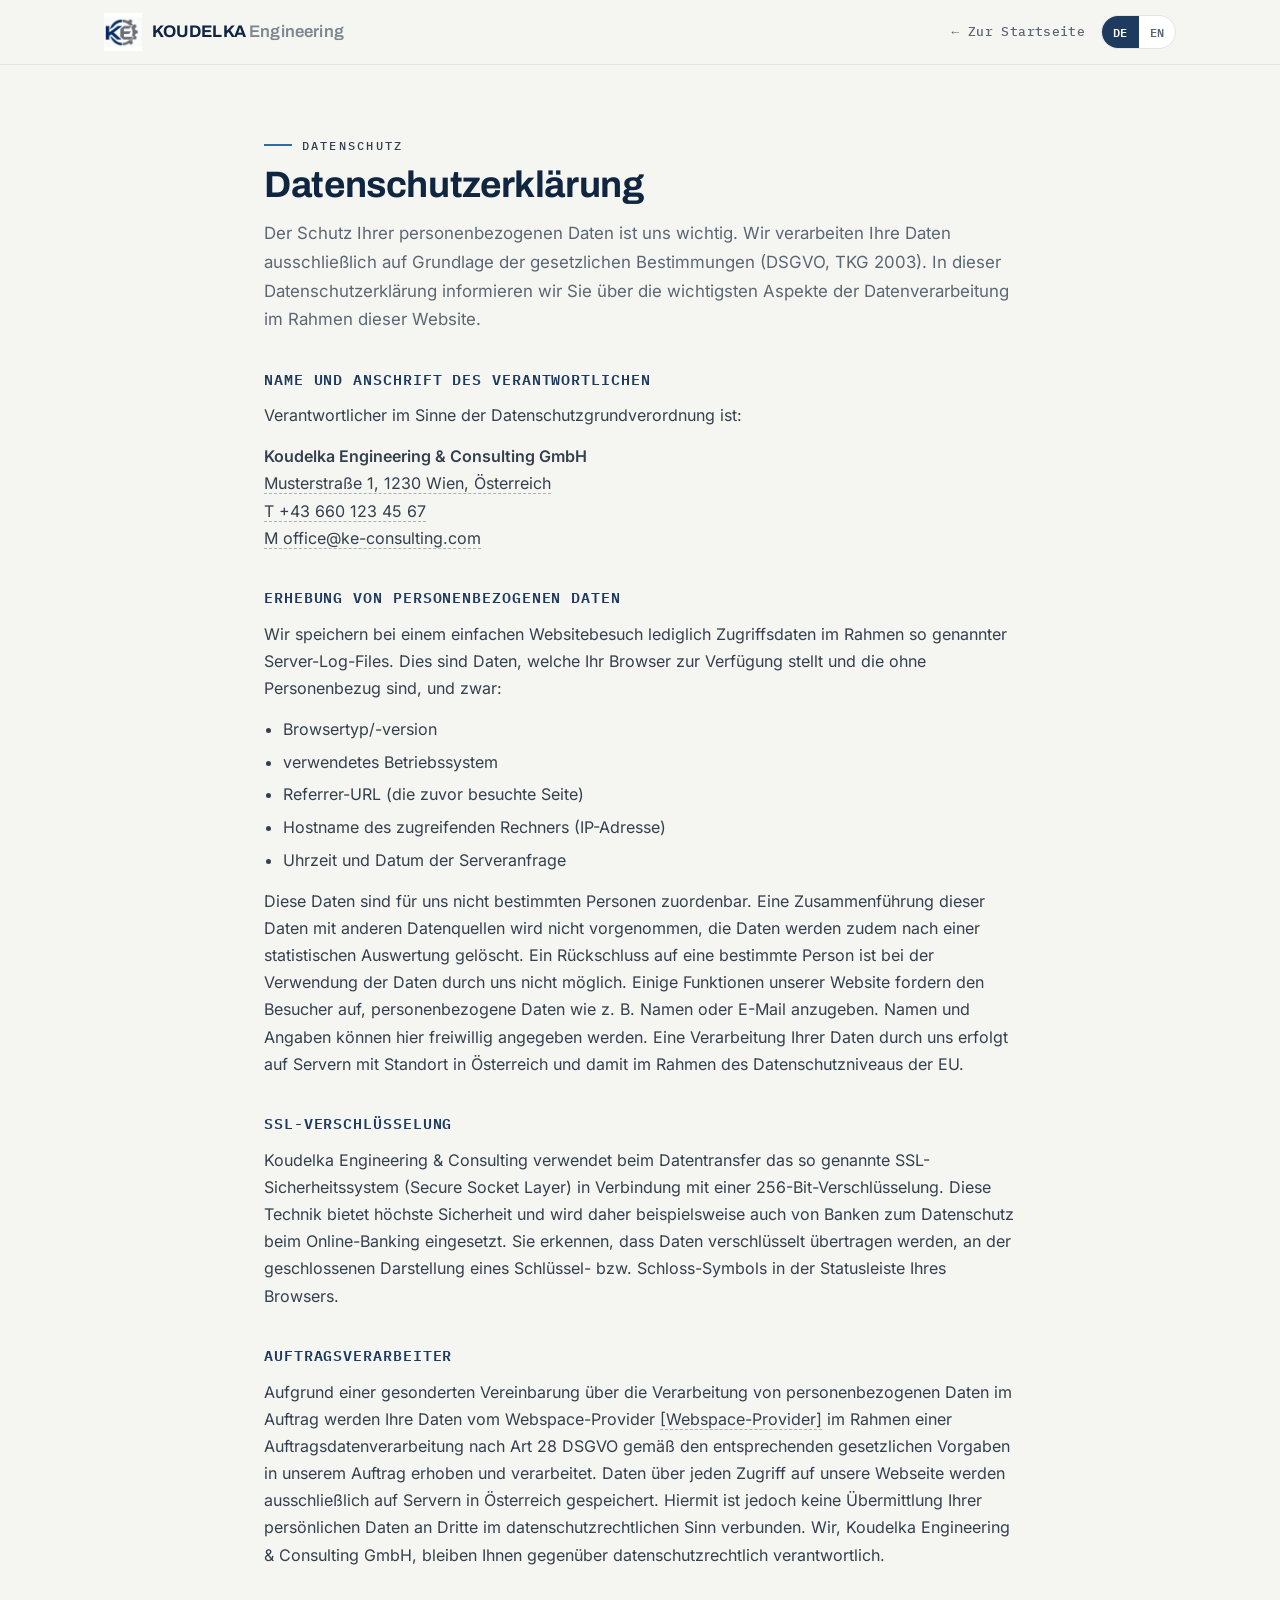
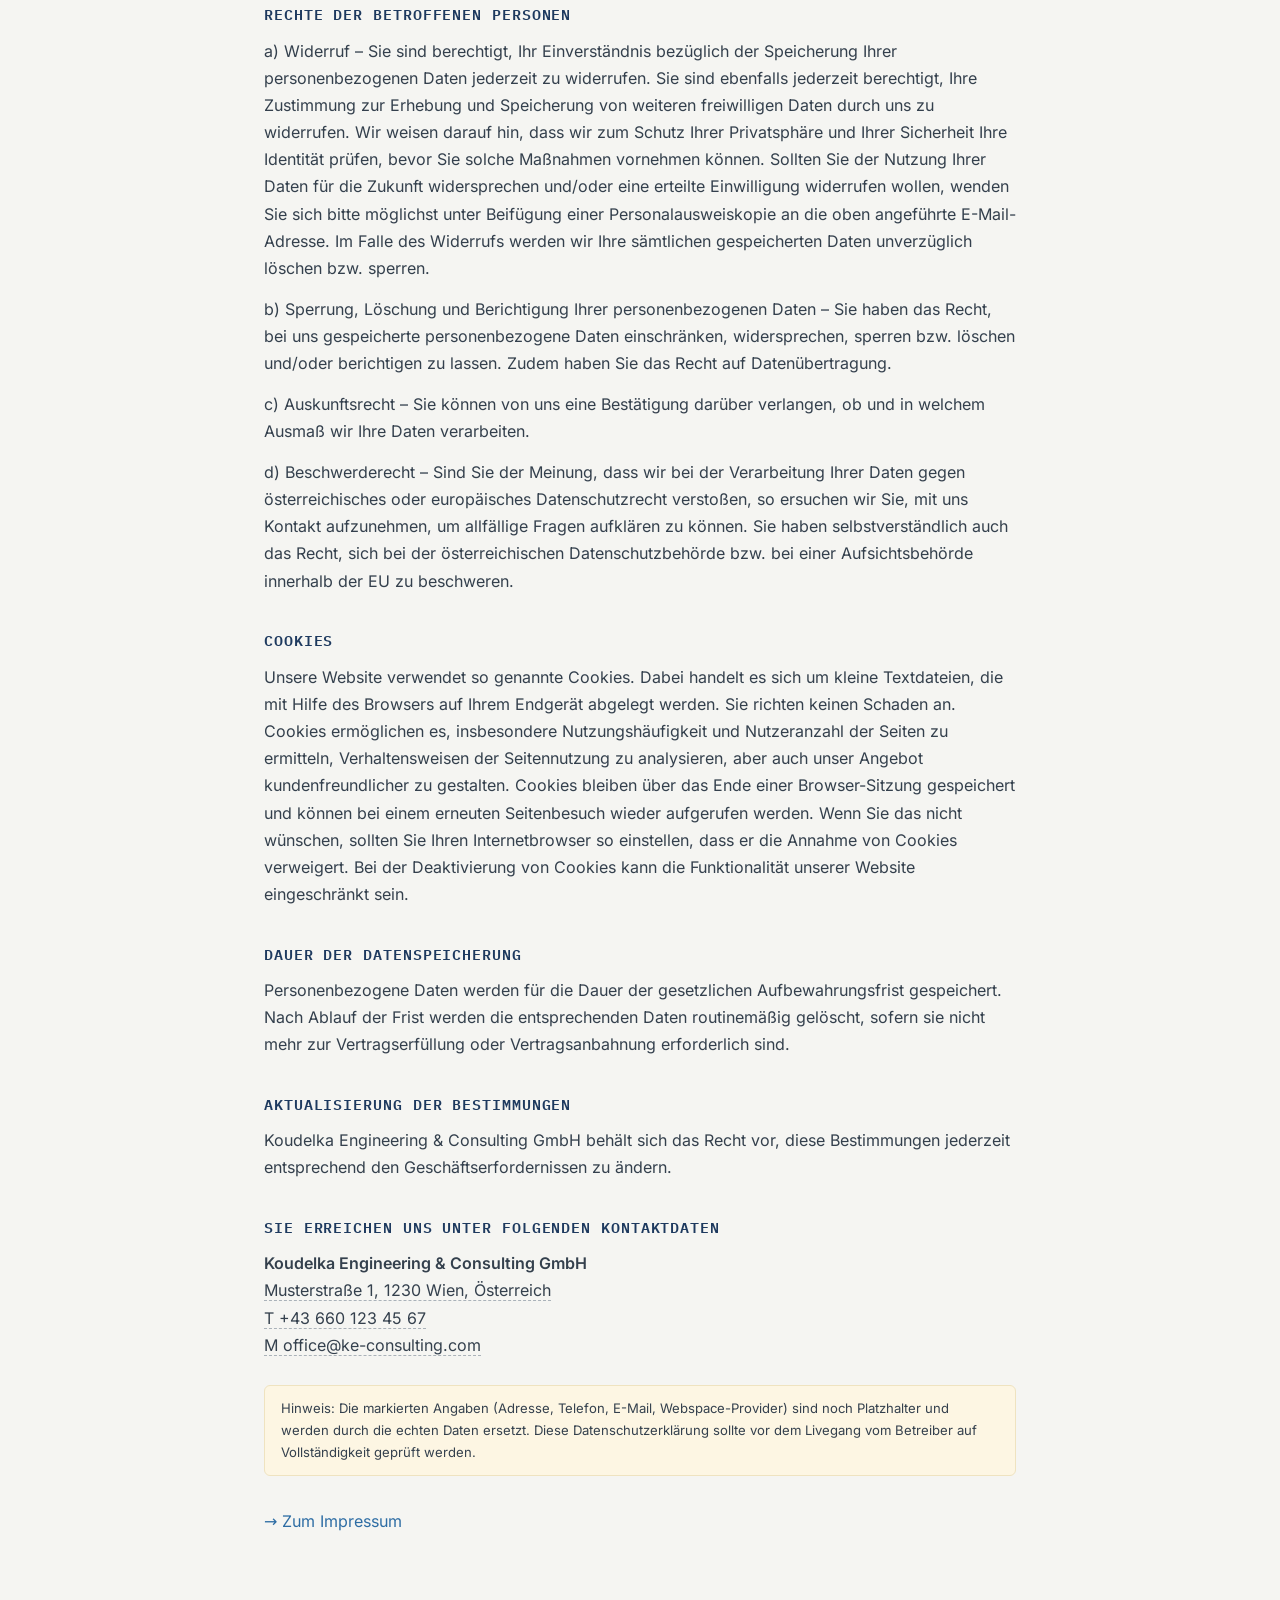
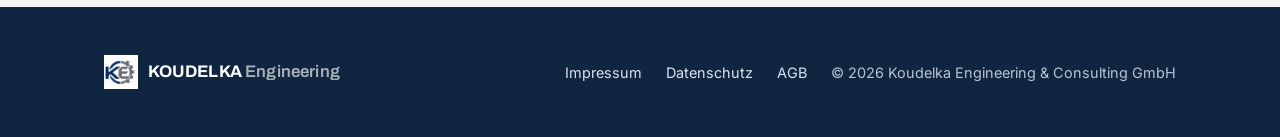
==== commit 6f72f887: "Self-host fonts (remove Google Fonts external call) - Add SIL OFL woff2 files (Archivo, IBM Plex Mon" ====
--- a/datenschutz.html
+++ b/datenschutz.html
@@ -12,12 +12,7 @@
     <link rel="icon" type="image/png" sizes="32x32" href="assets/img/favicon-32.png" />
     <link rel="icon" type="image/png" sizes="16x16" href="assets/img/favicon-16.png" />
     <link rel="apple-touch-icon" sizes="180x180" href="assets/img/apple-touch-icon.png" />
-    <link rel="preconnect" href="https://fonts.googleapis.com" />
-    <link rel="preconnect" href="https://fonts.gstatic.com" crossorigin />
-    <link
-      href="https://fonts.googleapis.com/css2?family=Archivo:wght@600;700;800&family=IBM+Plex+Mono:wght@500;600&family=Inter:wght@400;500;600&display=swap"
-      rel="stylesheet"
-    />
+    <link rel="stylesheet" href="assets/fonts.css?v=1" />
     <link rel="stylesheet" href="styles.css?v=11" />
   </head>
   <body class="legal-page">
--- a/assets/fonts.css
+++ b/assets/fonts.css
@@ -0,0 +1,36 @@
+/* Self-hosted fonts — SIL Open Font License. Latin subset, served from this
+   domain so no request (and no visitor IP) ever goes to Google.
+   Archivo & Inter are variable fonts (one file covers the weight range);
+   IBM Plex Mono is one static file per weight. */
+
+@font-face {
+  font-family: "Archivo";
+  font-style: normal;
+  font-weight: 600 800;
+  font-display: swap;
+  src: url(fonts/archivo-latin.woff2) format("woff2");
+}
+
+@font-face {
+  font-family: "IBM Plex Mono";
+  font-style: normal;
+  font-weight: 500;
+  font-display: swap;
+  src: url(fonts/ibm-plex-mono-500-latin.woff2) format("woff2");
+}
+
+@font-face {
+  font-family: "IBM Plex Mono";
+  font-style: normal;
+  font-weight: 600;
+  font-display: swap;
+  src: url(fonts/ibm-plex-mono-600-latin.woff2) format("woff2");
+}
+
+@font-face {
+  font-family: "Inter";
+  font-style: normal;
+  font-weight: 400 600;
+  font-display: swap;
+  src: url(fonts/inter-latin.woff2) format("woff2");
+}
